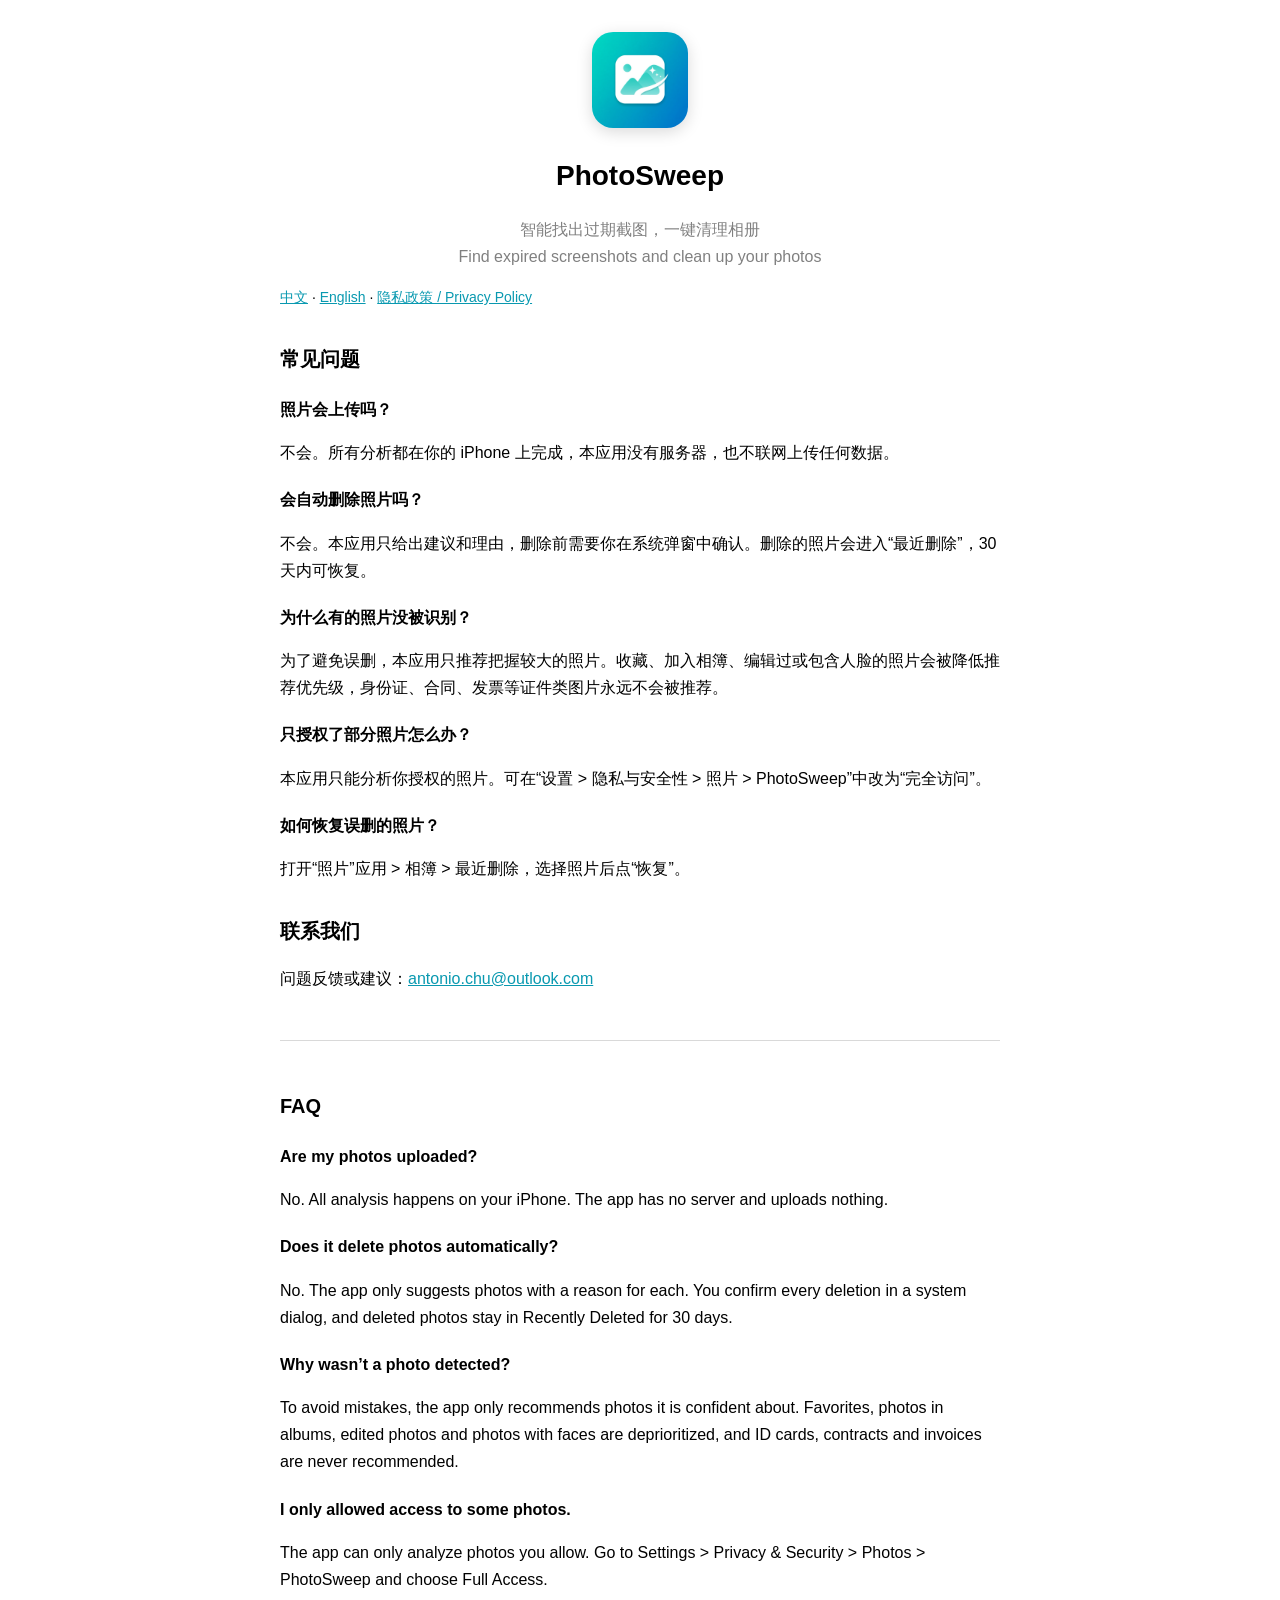
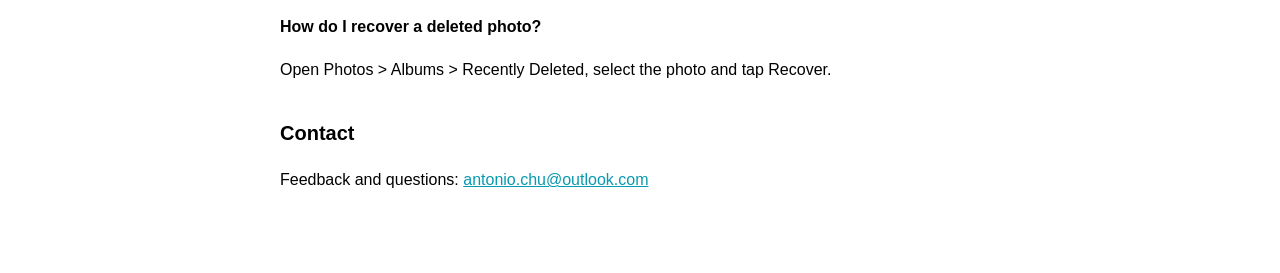
==== index.html @ 3acdbb7d "PhotoSweep support, privacy policy and demo pages" ====
<!doctype html>
<!-- PhotoSweep 支持页（中英双语）。URL 填入 App Store Connect 的“技术支持网址”。
     上架前需替换：PhotoSweep（App 正式名称）、antonio.chu@outlook.com（联系邮箱）。 -->
<html lang="zh-Hans">
<head>
  <meta charset="utf-8">
  <meta name="viewport" content="width=device-width, initial-scale=1">
  <title>PhotoSweep 支持 / Support</title>
  <link rel="stylesheet" href="style.css">
</head>
<body>
<main>
  <header class="hero">
    <img src="icon.png" alt="PhotoSweep" width="96" height="96">
    <h1>PhotoSweep</h1>
    <p>智能找出过期截图，一键清理相册<br><span lang="en">Find expired screenshots and clean up your photos</span></p>
  </header>
  <nav><a href="#zh">中文</a> · <a href="#en">English</a> · <a href="privacy.html">隐私政策 / Privacy Policy</a></nav>

  <section id="zh">
    <h2>常见问题</h2>
    <h3>照片会上传吗？</h3>
    <p>不会。所有分析都在你的 iPhone 上完成，本应用没有服务器，也不联网上传任何数据。</p>
    <h3>会自动删除照片吗？</h3>
    <p>不会。本应用只给出建议和理由，删除前需要你在系统弹窗中确认。删除的照片会进入“最近删除”，30 天内可恢复。</p>
    <h3>为什么有的照片没被识别？</h3>
    <p>为了避免误删，本应用只推荐把握较大的照片。收藏、加入相簿、编辑过或包含人脸的照片会被降低推荐优先级，身份证、合同、发票等证件类图片永远不会被推荐。</p>
    <h3>只授权了部分照片怎么办？</h3>
    <p>本应用只能分析你授权的照片。可在“设置 &gt; 隐私与安全性 &gt; 照片 &gt; PhotoSweep”中改为“完全访问”。</p>
    <h3>如何恢复误删的照片？</h3>
    <p>打开“照片”应用 &gt; 相簿 &gt; 最近删除，选择照片后点“恢复”。</p>
    <h2>联系我们</h2>
    <p>问题反馈或建议：<a href="mailto:antonio.chu@outlook.com">antonio.chu@outlook.com</a></p>
  </section>

  <hr>

  <section id="en" lang="en">
    <h2>FAQ</h2>
    <h3>Are my photos uploaded?</h3>
    <p>No. All analysis happens on your iPhone. The app has no server and uploads nothing.</p>
    <h3>Does it delete photos automatically?</h3>
    <p>No. The app only suggests photos with a reason for each. You confirm every deletion in a system dialog, and deleted photos stay in Recently Deleted for 30 days.</p>
    <h3>Why wasn’t a photo detected?</h3>
    <p>To avoid mistakes, the app only recommends photos it is confident about. Favorites, photos in albums, edited photos and photos with faces are deprioritized, and ID cards, contracts and invoices are never recommended.</p>
    <h3>I only allowed access to some photos.</h3>
    <p>The app can only analyze photos you allow. Go to Settings &gt; Privacy &amp; Security &gt; Photos &gt; PhotoSweep and choose Full Access.</p>
    <h3>How do I recover a deleted photo?</h3>
    <p>Open Photos &gt; Albums &gt; Recently Deleted, select the photo and tap Recover.</p>
    <h2>Contact</h2>
    <p>Feedback and questions: <a href="mailto:antonio.chu@outlook.com">antonio.chu@outlook.com</a></p>
  </section>
</main>
</body>
</html>
---- style.css ----
/* 支持页与隐私政策共用样式：系统字体、窄栏阅读、自动适配深色模式 */
:root { color-scheme: light dark; --accent: #0999b0; }
body {
  margin: 0;
  font: 16px/1.7 -apple-system, BlinkMacSystemFont, "PingFang SC", "Helvetica Neue", sans-serif;
  background: Canvas;
  color: CanvasText;
}
main { max-width: 720px; margin: 0 auto; padding: 32px 20px 64px; }
a { color: var(--accent); }
nav { margin: 8px 0 24px; font-size: 14px; }
h1 { font-size: 28px; margin: 16px 0 4px; }
h2 { font-size: 20px; margin-top: 32px; }
h3 { font-size: 16px; margin: 20px 0 4px; }
.meta { color: GrayText; font-size: 14px; }
hr { border: 0; border-top: 1px solid color-mix(in srgb, CanvasText 15%, transparent); margin: 48px 0; }
.hero { text-align: center; }
.hero img { border-radius: 22%; box-shadow: 0 4px 16px rgb(0 0 0 / 15%); }
.hero p { color: GrayText; }
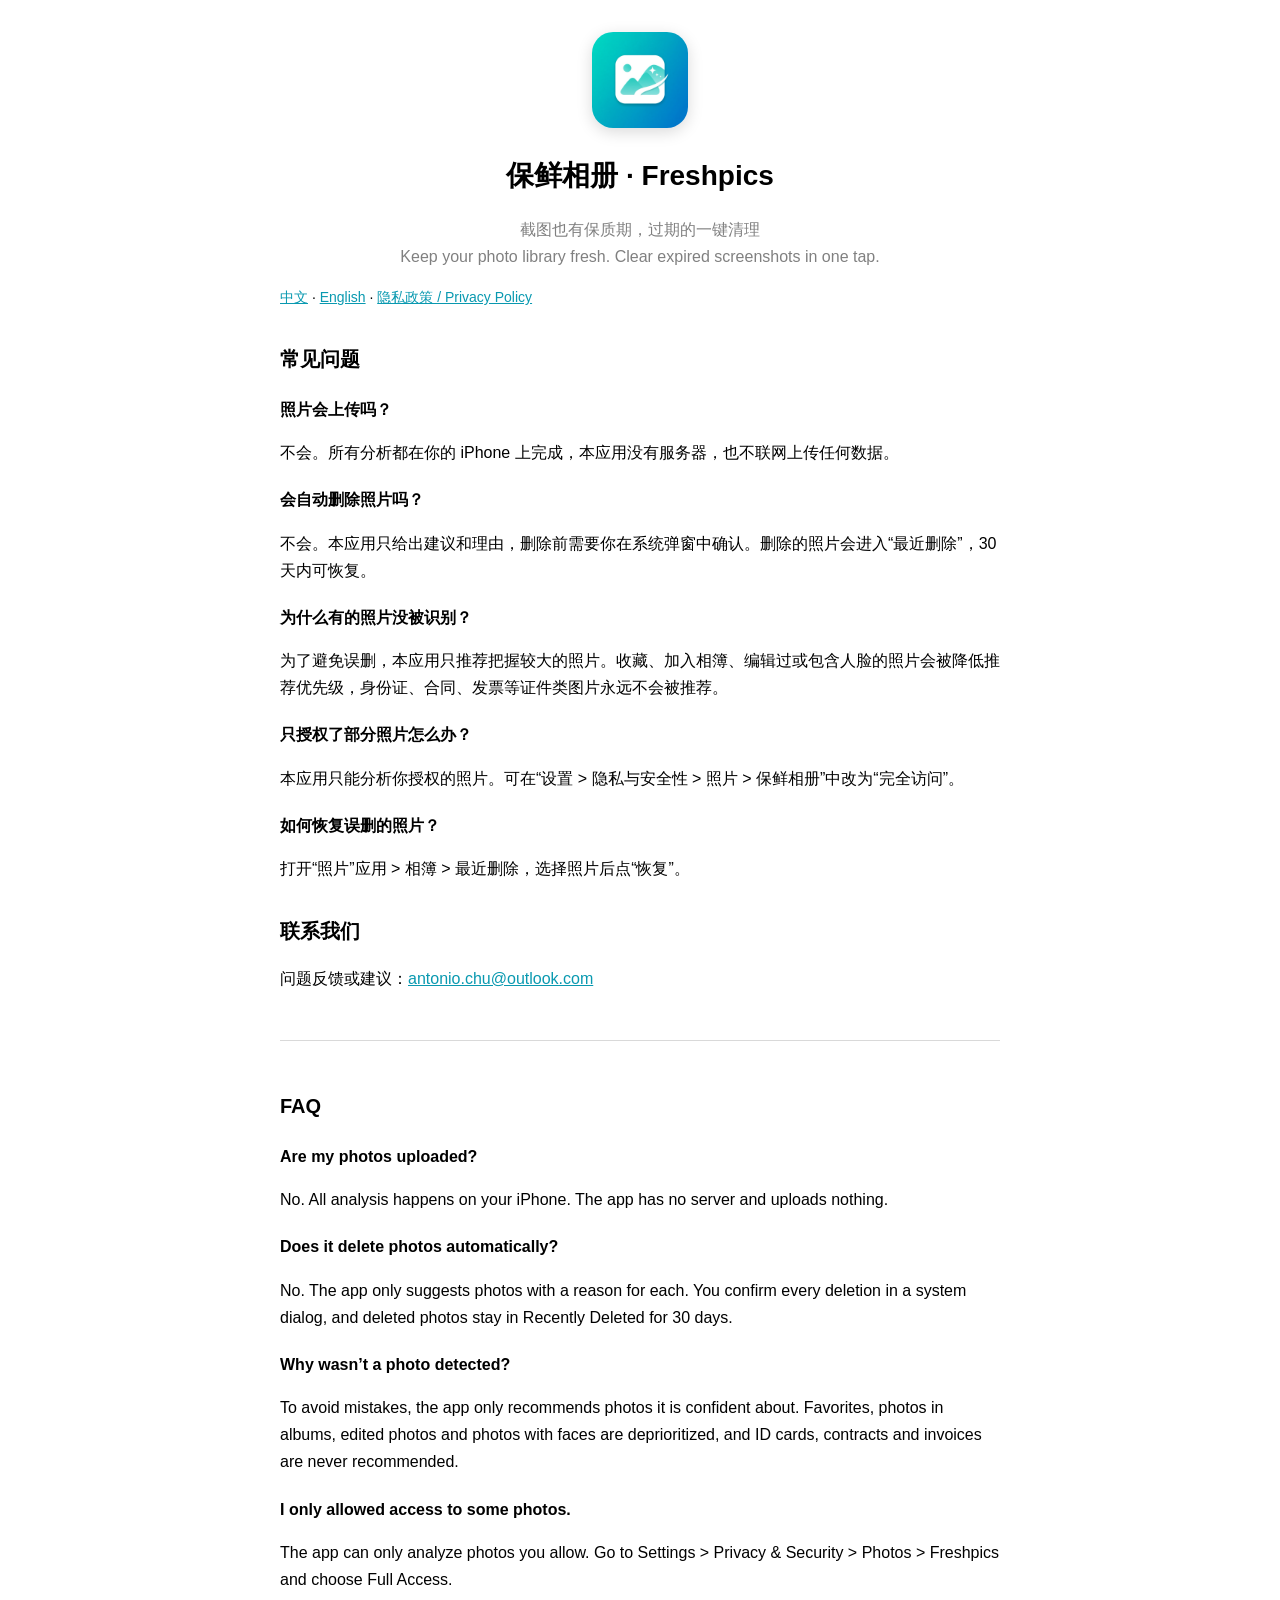
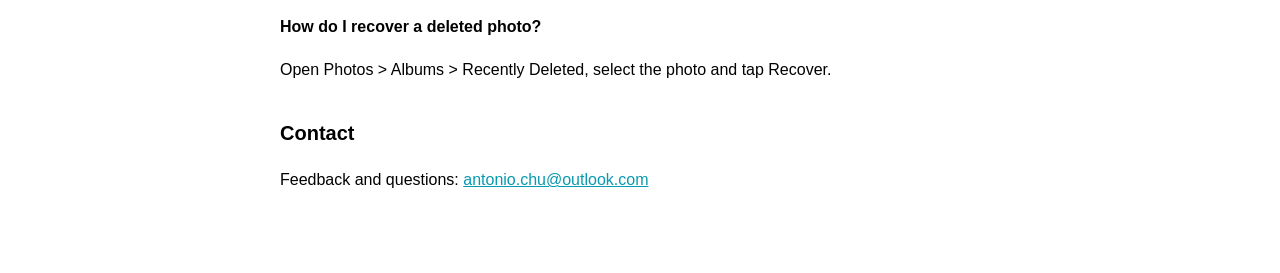
==== commit 80bc8a68: "Rename to Freshpics / 保鲜相册" ====
--- a/index.html
+++ b/index.html
@@ -1,19 +1,18 @@
 <!doctype html>
-<!-- PhotoSweep 支持页（中英双语）。URL 填入 App Store Connect 的“技术支持网址”。
-     上架前需替换：PhotoSweep（App 正式名称）、antonio.chu@outlook.com（联系邮箱）。 -->
+<!-- 保鲜相册（Freshpics）支持页（中英双语），URL 填入 App Store Connect 的“技术支持网址”。 -->
 <html lang="zh-Hans">
 <head>
   <meta charset="utf-8">
   <meta name="viewport" content="width=device-width, initial-scale=1">
-  <title>PhotoSweep 支持 / Support</title>
+  <title>保鲜相册 Freshpics 支持 / Support</title>
   <link rel="stylesheet" href="style.css">
 </head>
 <body>
 <main>
   <header class="hero">
-    <img src="icon.png" alt="PhotoSweep" width="96" height="96">
-    <h1>PhotoSweep</h1>
-    <p>智能找出过期截图，一键清理相册<br><span lang="en">Find expired screenshots and clean up your photos</span></p>
+    <img src="icon.png" alt="Freshpics" width="96" height="96">
+    <h1>保鲜相册 · Freshpics</h1>
+    <p>截图也有保质期，过期的一键清理<br><span lang="en">Keep your photo library fresh. Clear expired screenshots in one tap.</span></p>
   </header>
   <nav><a href="#zh">中文</a> · <a href="#en">English</a> · <a href="privacy.html">隐私政策 / Privacy Policy</a></nav>
 
@@ -26,7 +25,7 @@
     <h3>为什么有的照片没被识别？</h3>
     <p>为了避免误删，本应用只推荐把握较大的照片。收藏、加入相簿、编辑过或包含人脸的照片会被降低推荐优先级，身份证、合同、发票等证件类图片永远不会被推荐。</p>
     <h3>只授权了部分照片怎么办？</h3>
-    <p>本应用只能分析你授权的照片。可在“设置 &gt; 隐私与安全性 &gt; 照片 &gt; PhotoSweep”中改为“完全访问”。</p>
+    <p>本应用只能分析你授权的照片。可在“设置 &gt; 隐私与安全性 &gt; 照片 &gt; 保鲜相册”中改为“完全访问”。</p>
     <h3>如何恢复误删的照片？</h3>
     <p>打开“照片”应用 &gt; 相簿 &gt; 最近删除，选择照片后点“恢复”。</p>
     <h2>联系我们</h2>
@@ -44,7 +43,7 @@
     <h3>Why wasn’t a photo detected?</h3>
     <p>To avoid mistakes, the app only recommends photos it is confident about. Favorites, photos in albums, edited photos and photos with faces are deprioritized, and ID cards, contracts and invoices are never recommended.</p>
     <h3>I only allowed access to some photos.</h3>
-    <p>The app can only analyze photos you allow. Go to Settings &gt; Privacy &amp; Security &gt; Photos &gt; PhotoSweep and choose Full Access.</p>
+    <p>The app can only analyze photos you allow. Go to Settings &gt; Privacy &amp; Security &gt; Photos &gt; Freshpics and choose Full Access.</p>
     <h3>How do I recover a deleted photo?</h3>
     <p>Open Photos &gt; Albums &gt; Recently Deleted, select the photo and tap Recover.</p>
     <h2>Contact</h2>
